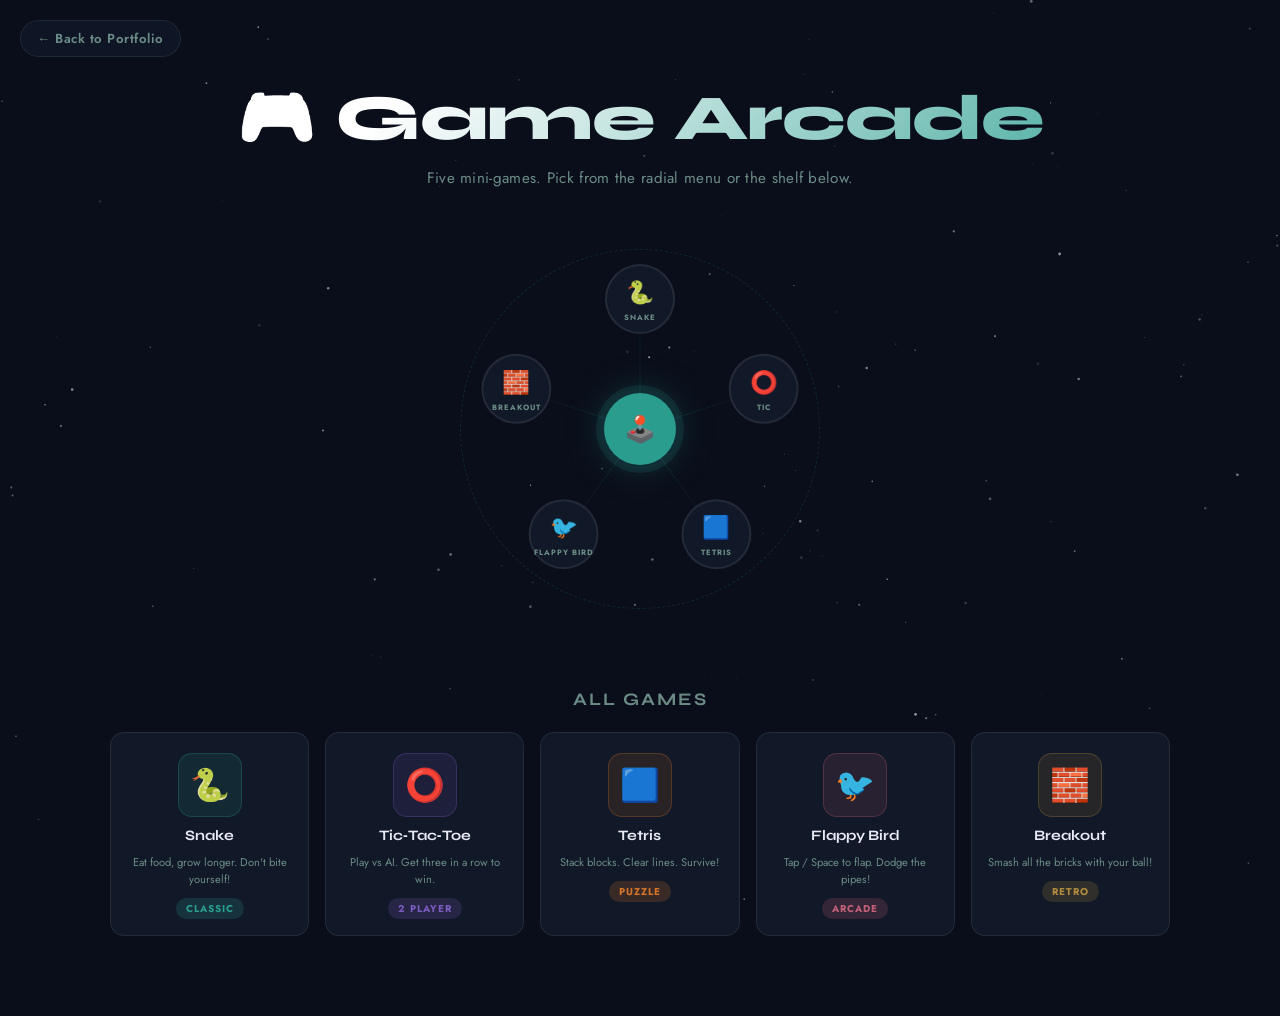
==== games.html @ fa1f6ffb "Add files via upload" ====
<!DOCTYPE html>
<html lang="en">
<head>
<meta charset="UTF-8">
<meta name="viewport" content="width=device-width, initial-scale=1.0, user-scalable=no">
<title>Game Arcade — Poovarasan</title>
<link rel="preconnect" href="https://fonts.googleapis.com">
<link rel="preconnect" href="https://fonts.gstatic.com" crossorigin>
<link href="https://fonts.googleapis.com/css2?family=Syne:wght@700;800&family=Jost:wght@400;500;600&display=swap" rel="stylesheet">
<style>
/* ═══════════════════════════════
   ROOT VARS
═══════════════════════════════ */
:root {
  --bg:      #0a0e1a;
  --card:    #111827;
  --border:  rgba(255,255,255,0.08);
  --accent:  #2a9d8f;
  --text:    #e8eaf6;
  --muted:   #6b8c86;
  --radius:  18px;
  --font-h:  'Syne', sans-serif;
  --font-b:  'Jost', sans-serif;
}
*,*::before,*::after{margin:0;padding:0;box-sizing:border-box;}
html{scroll-behavior:smooth;}
body{font-family:var(--font-b);background:var(--bg);color:var(--text);overflow-x:hidden;min-height:100vh;}
a{color:inherit;text-decoration:none;}
button{font-family:var(--font-b);}

/* ═══════════════════════════════
   STARFIELD BG
═══════════════════════════════ */
#stars{position:fixed;inset:0;z-index:0;pointer-events:none;}

/* ═══════════════════════════════
   BACK LINK
═══════════════════════════════ */
.back-btn{
  position:fixed;top:20px;left:20px;z-index:200;
  display:inline-flex;align-items:center;gap:8px;
  font-size:.82rem;font-weight:600;letter-spacing:.5px;
  color:var(--muted);
  background:rgba(17,24,39,0.8);
  border:1px solid var(--border);
  padding:8px 16px;border-radius:30px;
  backdrop-filter:blur(12px);
  transition:color .2s,border-color .2s,transform .2s;
}
.back-btn:hover{color:var(--accent);border-color:var(--accent);transform:translateX(-3px);}

/* ═══════════════════════════════
   PAGE HEADER
═══════════════════════════════ */
.page-header{
  position:relative;z-index:1;
  text-align:center;
  padding:80px 20px 40px;
}
.page-header h1{
  font-family:var(--font-h);
  font-size:clamp(2rem,6vw,4rem);
  font-weight:800;letter-spacing:-1px;
  background:linear-gradient(135deg,#fff 30%,var(--accent));
  -webkit-background-clip:text;-webkit-text-fill-color:transparent;
}
.page-header p{
  font-size:.95rem;color:var(--muted);margin-top:10px;letter-spacing:.3px;
}

/* ═══════════════════════════════
   RADIAL MENU
═══════════════════════════════ */
.radial-wrap{
  position:relative;z-index:1;
  display:flex;flex-direction:column;align-items:center;
  margin:20px auto 60px;
}
.radial-container{
  position:relative;
  width:360px;height:360px;
}
/* center pulse ring */
.radial-center{
  position:absolute;top:50%;left:50%;
  transform:translate(-50%,-50%);
  width:72px;height:72px;
  background:var(--accent);
  border-radius:50%;
  display:flex;align-items:center;justify-content:center;
  font-size:1.6rem;color:#fff;
  box-shadow:0 0 0 8px rgba(42,157,143,0.15),0 0 40px rgba(42,157,143,0.3);
  z-index:3;
  animation:pulse-center 3s ease-in-out infinite;
  cursor:default;
}
@keyframes pulse-center{
  0%,100%{box-shadow:0 0 0 8px rgba(42,157,143,0.15),0 0 40px rgba(42,157,143,0.3);}
  50%{box-shadow:0 0 0 16px rgba(42,157,143,0.08),0 0 60px rgba(42,157,143,0.4);}
}
/* orbit ring */
.radial-orbit{
  position:absolute;inset:0;border-radius:50%;
  border:1px dashed rgba(42,157,143,0.2);
  animation:spin-orbit 40s linear infinite;
}
/* each game spoke button */
.radial-item{
  position:absolute;
  top:50%;left:50%;
  width:70px;height:70px;
  margin:-35px 0 0 -35px;
  border-radius:50%;
  background:var(--card);
  border:2px solid var(--border);
  display:flex;flex-direction:column;align-items:center;justify-content:center;
  gap:4px;
  cursor:pointer;
  transition:transform .25s,border-color .25s,box-shadow .25s,background .25s;
  z-index:2;
}
.radial-item:hover,.radial-item.active{
  background:rgba(42,157,143,0.12);
  border-color:var(--accent);
  box-shadow:0 0 20px rgba(42,157,143,0.3);
  transform:translate(var(--tx),var(--ty)) scale(1.15) !important;
}
.radial-item .ri-icon{font-size:1.4rem;}
.radial-item .ri-label{
  font-size:.48rem;font-weight:700;letter-spacing:1px;
  text-transform:uppercase;color:var(--muted);
  transition:color .2s;
}
.radial-item:hover .ri-label,.radial-item.active .ri-label{color:var(--accent);}

/* connector lines from center to items */
.radial-line{
  position:absolute;top:50%;left:50%;
  height:1px;
  background:linear-gradient(90deg,rgba(42,157,143,0.4),transparent);
  transform-origin:left center;
  pointer-events:none;z-index:1;
}
@keyframes spin-orbit{from{transform:rotate(0)}to{transform:rotate(360deg)}}

/* ═══════════════════════════════
   GAME VIEWPORT
═══════════════════════════════ */
.game-viewport{
  position:relative;z-index:1;
  max-width:520px;width:calc(100% - 40px);
  margin:0 auto 60px;
  background:var(--card);
  border:1px solid var(--border);
  border-radius:var(--radius);
  overflow:hidden;
  box-shadow:0 20px 60px rgba(0,0,0,0.5);
  display:none;
}
.game-viewport.active{display:block;}

.game-topbar{
  display:flex;align-items:center;justify-content:space-between;
  padding:12px 18px;
  border-bottom:1px solid var(--border);
  background:rgba(0,0,0,0.2);
}
.game-topbar-title{
  font-family:var(--font-h);font-size:.95rem;font-weight:700;
  color:var(--accent);
}
.game-score{font-size:.8rem;color:var(--muted);}
.game-score span{color:var(--text);font-weight:600;}
.game-restart{
  background:none;border:1px solid var(--border);
  color:var(--muted);font-size:.75rem;padding:4px 12px;
  border-radius:20px;cursor:pointer;
  transition:color .2s,border-color .2s;
}
.game-restart:hover{color:var(--accent);border-color:var(--accent);}

.game-canvas-wrap{
  position:relative;
  background:#060a12;
}
.game-canvas-wrap canvas{display:block;width:100%;}

.game-overlay{
  position:absolute;inset:0;
  display:flex;flex-direction:column;align-items:center;justify-content:center;
  gap:16px;
  background:rgba(6,10,18,0.85);
  backdrop-filter:blur(4px);
  z-index:10;
}
.game-overlay h2{
  font-family:var(--font-h);font-size:1.6rem;font-weight:800;
  color:#fff;text-align:center;
}
.game-overlay p{font-size:.85rem;color:var(--muted);text-align:center;max-width:260px;}
.overlay-btn{
  background:var(--accent);color:#fff;
  border:none;padding:12px 32px;border-radius:30px;
  font-family:var(--font-b);font-size:.9rem;font-weight:600;
  cursor:pointer;transition:background .2s,transform .2s;
}
.overlay-btn:hover{background:#52b5a8;transform:scale(1.04);}
.game-controls-hint{
  padding:10px 18px;font-size:.72rem;color:var(--muted);
  text-align:center;border-top:1px solid var(--border);
  line-height:1.6;
}
/* Mobile touch controls */
.touch-controls{
  display:none;
  grid-template-columns:repeat(3,1fr);gap:8px;
  padding:12px;border-top:1px solid var(--border);
}
.touch-controls.show{display:grid;}
.t-btn{
  background:rgba(42,157,143,0.1);
  border:1px solid rgba(42,157,143,0.25);
  color:var(--text);font-size:1.2rem;
  padding:14px;border-radius:10px;
  cursor:pointer;transition:background .15s;
  -webkit-tap-highlight-color:transparent;
  user-select:none;
}
.t-btn:active{background:rgba(42,157,143,0.3);}
.t-btn.empty{background:transparent;border-color:transparent;pointer-events:none;}

/* ═══════════════════════════════
   GAME CARDS SHELF (bottom)
═══════════════════════════════ */
.shelf-section{
  position:relative;z-index:1;
  padding:20px 20px 80px;
  max-width:1100px;margin:0 auto;
}
.shelf-title{
  font-family:var(--font-h);font-size:1.1rem;font-weight:700;
  color:var(--muted);letter-spacing:2px;text-transform:uppercase;
  margin-bottom:22px;text-align:center;
}
.shelf-grid{
  display:grid;
  grid-template-columns:repeat(auto-fill,minmax(170px,1fr));
  gap:16px;
}
.shelf-card{
  background:var(--card);
  border:1px solid var(--border);
  border-radius:14px;
  padding:20px 16px 16px;
  display:flex;flex-direction:column;align-items:center;gap:10px;
  cursor:pointer;
  transition:transform .22s,border-color .22s,box-shadow .22s;
  position:relative;overflow:hidden;
}
.shelf-card::before{
  content:'';position:absolute;inset:0;
  background:linear-gradient(135deg,rgba(42,157,143,0.08),transparent);
  opacity:0;transition:opacity .25s;
}
.shelf-card:hover{transform:translateY(-6px);border-color:var(--accent);box-shadow:0 16px 40px rgba(0,0,0,0.4);}
.shelf-card:hover::before{opacity:1;}
.shelf-card.active-card{border-color:var(--accent);box-shadow:0 0 0 2px var(--accent);}
.shelf-logo{
  width:64px;height:64px;border-radius:14px;
  display:flex;align-items:center;justify-content:center;
  font-size:2rem;
}
.shelf-game-name{
  font-family:var(--font-h);font-size:.9rem;font-weight:700;
  color:var(--text);text-align:center;
}
.shelf-game-desc{
  font-size:.7rem;color:var(--muted);text-align:center;line-height:1.5;
}
.shelf-badge{
  font-size:.62rem;font-weight:700;letter-spacing:1px;
  text-transform:uppercase;padding:3px 10px;
  border-radius:20px;color:#fff;
}

/* ═══════════════════════════════
   RESPONSIVE
═══════════════════════════════ */
@media(max-width:500px){
  .radial-container{width:300px;height:300px;}
  .radial-center{width:60px;height:60px;font-size:1.3rem;}
  .radial-item{width:58px;height:58px;margin:-29px 0 0 -29px;}
  .radial-item .ri-icon{font-size:1.2rem;}
  .shelf-grid{grid-template-columns:repeat(2,1fr);}
}
@media(max-width:360px){
  .radial-container{width:260px;height:260px;}
}
</style>
</head>
<body>

<canvas id="stars"></canvas>

<a href="index.html" class="back-btn">← Back to Portfolio</a>

<!-- ═══ HEADER ═══ -->
<div class="page-header">
  <h1>🎮 Game Arcade</h1>
  <p>Five mini-games. Pick from the radial menu or the shelf below.</p>
</div>

<!-- ═══ RADIAL MENU ═══ -->
<div class="radial-wrap">
  <div class="radial-container" id="radialContainer">
    <div class="radial-orbit"></div>
    <!-- Lines drawn by JS -->
    <!-- Center -->
    <div class="radial-center">🕹️</div>
    <!-- Items placed by JS -->
  </div>
</div>

<!-- ═══ GAME VIEWPORT ═══ -->
<div class="game-viewport" id="gameViewport">
  <div class="game-topbar">
    <div class="game-topbar-title" id="gameTitle">Game</div>
    <div class="game-score">Score: <span id="scoreDisplay">0</span></div>
    <button class="game-restart" id="restartBtn">↺ Restart</button>
  </div>
  <div class="game-canvas-wrap">
    <canvas id="gameCanvas"></canvas>
    <div class="game-overlay" id="gameOverlay">
      <h2 id="overlayTitle">Choose a Game</h2>
      <p id="overlayMsg">Pick from the radial menu or the shelf below to start playing!</p>
      <button class="overlay-btn" id="overlayBtn" style="display:none">Play</button>
    </div>
  </div>
  <div class="game-controls-hint" id="controlsHint"></div>
  <!-- Touch d-pad (shown on mobile) -->
  <div class="touch-controls" id="touchControls">
    <div class="t-btn empty"></div>
    <button class="t-btn" id="tc-up">▲</button>
    <div class="t-btn empty"></div>
    <button class="t-btn" id="tc-left">◀</button>
    <button class="t-btn" id="tc-down">▼</button>
    <button class="t-btn" id="tc-right">▶</button>
  </div>
</div>

<!-- ═══ SHELF CARDS ═══ -->
<div class="shelf-section">
  <div class="shelf-title">All Games</div>
  <div class="shelf-grid" id="shelfGrid"></div>
</div>

<script>
/* ═══════════════════════════════════════════════
   GAME DEFINITIONS
═══════════════════════════════════════════════ */
const GAMES = [
  {
    id:'snake', name:'Snake', emoji:'🐍',
    desc:'Eat food, grow longer. Don\'t bite yourself!',
    color:'#2a9d8f', badge:'Classic',badgeColor:'#2a9d8f',
    controls:'Arrow Keys / WASD · Swipe on mobile',
    hasDpad:true
  },
  {
    id:'tictactoe', name:'Tic‑Tac‑Toe', emoji:'⭕',
    desc:'Play vs AI. Get three in a row to win.',
    color:'#7c5cbf', badge:'2 Player',badgeColor:'#7c5cbf',
    controls:'Click / Tap a cell',
    hasDpad:false
  },
  {
    id:'tetris', name:'Tetris', emoji:'🟦',
    desc:'Stack blocks. Clear lines. Survive!',
    color:'#d4752a', badge:'Puzzle',badgeColor:'#d4752a',
    controls:'← → ↓ move · ↑ rotate · Space drop · Swipe on mobile',
    hasDpad:true
  },
  {
    id:'flappy', name:'Flappy Bird', emoji:'🐦',
    desc:'Tap / Space to flap. Dodge the pipes!',
    color:'#c2607a', badge:'Arcade',badgeColor:'#c2607a',
    controls:'Space / Click / Tap to flap',
    hasDpad:false
  },
  {
    id:'breakout', name:'Breakout', emoji:'🧱',
    desc:'Smash all the bricks with your ball!',
    color:'#b08a3e', badge:'Retro',badgeColor:'#b08a3e',
    controls:'← → Arrow Keys · Drag paddle on mobile',
    hasDpad:false
  }
];

/* ═══════════════════════════════════════════════
   STARFIELD
═══════════════════════════════════════════════ */
(function(){
  const c=document.getElementById('stars');
  const ctx=c.getContext('2d');
  let W,H,stars=[];
  function resize(){W=c.width=window.innerWidth;H=c.height=window.innerHeight;}
  window.addEventListener('resize',resize);resize();
  for(let i=0;i<160;i++)stars.push({x:Math.random()*1e4,y:Math.random()*1e4,r:Math.random()*1.2+.2,a:Math.random()*.5+.1,s:Math.random()*.3+.05});
  function draw(){
    ctx.clearRect(0,0,W,H);
    stars.forEach(s=>{
      s.x-=s.s;if(s.x<0)s.x=W;
      ctx.save();ctx.globalAlpha=s.a;ctx.fillStyle='#fff';
      ctx.beginPath();ctx.arc(s.x%W,s.y%H,s.r,0,Math.PI*2);ctx.fill();ctx.restore();
    });
    requestAnimationFrame(draw);
  }
  draw();
})();

/* ═══════════════════════════════════════════════
   BUILD RADIAL MENU
═══════════════════════════════════════════════ */
(function(){
  const container=document.getElementById('radialContainer');
  const n=GAMES.length;
  const R=130; // orbit radius

  GAMES.forEach((g,i)=>{
    const angle=(i/n)*Math.PI*2 - Math.PI/2;
    const tx=Math.cos(angle)*R;
    const ty=Math.sin(angle)*R;

    // connector line
    const line=document.createElement('div');
    line.className='radial-line';
    const len=R;
    line.style.cssText=`width:${len}px;transform:rotate(${angle}rad);opacity:.5;`;
    container.appendChild(line);

    // item button
    const item=document.createElement('div');
    item.className='radial-item';
    item.dataset.id=g.id;
    item.style.cssText=`--tx:${tx}px;--ty:${ty}px;transform:translate(${tx}px,${ty}px);`;
    item.innerHTML=`<span class="ri-icon">${g.emoji}</span><span class="ri-label">${g.name.split('‑')[0]}</span>`;
    item.addEventListener('click',()=>loadGame(g.id));
    container.appendChild(item);
  });
})();

/* ═══════════════════════════════════════════════
   BUILD SHELF CARDS
═══════════════════════════════════════════════ */
(function(){
  const grid=document.getElementById('shelfGrid');
  GAMES.forEach(g=>{
    const card=document.createElement('div');
    card.className='shelf-card';
    card.dataset.id=g.id;
    card.innerHTML=`
      <div class="shelf-logo" style="background:${g.color}22;border:1px solid ${g.color}44">${g.emoji}</div>
      <div class="shelf-game-name">${g.name}</div>
      <div class="shelf-game-desc">${g.desc}</div>
      <span class="shelf-badge" style="background:${g.badgeColor}33;color:${g.badgeColor}">${g.badge}</span>
    `;
    card.addEventListener('click',()=>loadGame(g.id));
    grid.appendChild(card);
  });
})();

/* ═══════════════════════════════════════════════
   GAME ENGINE CORE
═══════════════════════════════════════════════ */
const canvas=document.getElementById('gameCanvas');
const ctx=canvas.getContext('2d');
let currentGame=null, score=0, animFrame=null;
let gameOver=false, gameStarted=false;

const viewport=document.getElementById('gameViewport');
const overlay=document.getElementById('gameOverlay');
const overlayTitle=document.getElementById('overlayTitle');
const overlayMsg=document.getElementById('overlayMsg');
const overlayBtn=document.getElementById('overlayBtn');
const scoreDisplay=document.getElementById('scoreDisplay');
const gameTitle=document.getElementById('gameTitle');
const controlsHint=document.getElementById('controlsHint');
const touchControls=document.getElementById('touchControls');

function setScore(n){score=n;scoreDisplay.textContent=n;}

function showOverlay(title,msg,btnText){
  overlay.style.display='flex';
  overlayTitle.textContent=title;
  overlayMsg.textContent=msg;
  if(btnText){overlayBtn.style.display='block';overlayBtn.textContent=btnText;}
  else overlayBtn.style.display='none';
}
function hideOverlay(){overlay.style.display='none';}

function loadGame(id){
  if(animFrame)cancelAnimationFrame(animFrame);
  currentGame=id;
  gameOver=false; gameStarted=false;
  setScore(0);

  const g=GAMES.find(x=>x.id===id);
  gameTitle.textContent=g.name;
  controlsHint.textContent=g.controls;

  // radial highlight
  document.querySelectorAll('.radial-item').forEach(el=>el.classList.toggle('active',el.dataset.id===id));
  document.querySelectorAll('.shelf-card').forEach(el=>el.classList.toggle('active-card',el.dataset.id===id));

  // touch d-pad
  touchControls.classList.toggle('show', g.hasDpad && isMobile());

  viewport.classList.add('active');
  viewport.scrollIntoView({behavior:'smooth',block:'center'});

  // canvas size
  const W=Math.min(520, window.innerWidth-40);
  canvas.width=W; canvas.height= id==='tictactoe' ? W : Math.min(W,420);

  // load specific game
  if(id==='snake')     initSnake();
  else if(id==='tictactoe') initTTT();
  else if(id==='tetris')    initTetris();
  else if(id==='flappy')    initFlappy();
  else if(id==='breakout')  initBreakout();
}

function isMobile(){return window.innerWidth<600 || ('ontouchstart' in window);}

document.getElementById('restartBtn').addEventListener('click',()=>{if(currentGame)loadGame(currentGame);});
overlayBtn.addEventListener('click',()=>{if(currentGame)loadGame(currentGame);});

/* ═══════════════════════════════════════════════
   GAME 1 — SNAKE
═══════════════════════════════════════════════ */
function initSnake(){
  const W=canvas.width, H=canvas.height;
  const SZ=Math.floor(W/20); // cell size
  const COLS=Math.floor(W/SZ), ROWS=Math.floor(H/SZ);
  let snake=[{x:10,y:10}], dir={x:1,y:0}, nextDir={x:1,y:0};
  let food=spawnFood(), running=true;

  showOverlay('🐍 Snake','Arrow keys or swipe to move. Eat the food, avoid the walls!','Start Game');
  overlayBtn.onclick=()=>{hideOverlay();gameStarted=true;loop();};

  function spawnFood(){
    let f;
    do{f={x:Math.floor(Math.random()*COLS),y:Math.floor(Math.random()*ROWS)};}
    while(snake.some(s=>s.x===f.x&&s.y===f.y));
    return f;
  }

  function loop(){
    if(!running)return;
    animFrame=setTimeout(()=>{requestAnimationFrame(loop);},120);
    dir=nextDir;
    const head={x:snake[0].x+dir.x, y:snake[0].y+dir.y};
    if(head.x<0||head.x>=COLS||head.y<0||head.y>=ROWS||snake.some(s=>s.x===head.x&&s.y===head.y)){
      running=false;
      showOverlay('Game Over 💀',`Score: ${score}`,'Play Again');
      return;
    }
    snake.unshift(head);
    if(head.x===food.x&&head.y===food.y){setScore(score+10);food=spawnFood();}
    else snake.pop();
    draw();
  }

  function draw(){
    ctx.fillStyle='#060a12'; ctx.fillRect(0,0,W,H);
    // grid dots
    ctx.fillStyle='rgba(255,255,255,0.03)';
    for(let r=0;r<ROWS;r++)for(let c=0;c<COLS;c++){
      ctx.beginPath();ctx.arc(c*SZ+SZ/2,r*SZ+SZ/2,1,0,Math.PI*2);ctx.fill();
    }
    // food
    ctx.fillStyle='#e76f51';
    ctx.shadowColor='#e76f51';ctx.shadowBlur=10;
    ctx.beginPath();ctx.arc(food.x*SZ+SZ/2,food.y*SZ+SZ/2,SZ/2-2,0,Math.PI*2);ctx.fill();
    ctx.shadowBlur=0;
    // snake
    snake.forEach((s,i)=>{
      const alpha=1-(i/snake.length)*0.4;
      ctx.fillStyle=`rgba(42,157,143,${alpha})`;
      roundRect(ctx,s.x*SZ+1,s.y*SZ+1,SZ-2,SZ-2,4);
    });
  }

  // keyboard
  const keyMap={'ArrowUp':{x:0,y:-1},'ArrowDown':{x:0,y:1},'ArrowLeft':{x:-1,y:0},'ArrowRight':{x:1,y:0},'w':{x:0,y:-1},'s':{x:0,y:1},'a':{x:-1,y:0},'d':{x:1,y:0}};
  function onKey(e){
    const d=keyMap[e.key];
    if(d&&!(d.x===-dir.x&&d.y===-dir.y)){nextDir=d;e.preventDefault();}
  }
  document.addEventListener('keydown',onKey);
  cleanup=()=>document.removeEventListener('keydown',onKey);

  // touch d-pad
  document.getElementById('tc-up').onclick=()=>{if(dir.y!==1)nextDir={x:0,y:-1};};
  document.getElementById('tc-down').onclick=()=>{if(dir.y!==-1)nextDir={x:0,y:1};};
  document.getElementById('tc-left').onclick=()=>{if(dir.x!==1)nextDir={x:-1,y:0};};
  document.getElementById('tc-right').onclick=()=>{if(dir.x!==-1)nextDir={x:1,y:0};};

  // swipe
  addSwipe(canvas,(dx,dy)=>{
    if(Math.abs(dx)>Math.abs(dy)){if(dx>0&&dir.x!==-1)nextDir={x:1,y:0};else if(dx<0&&dir.x!==1)nextDir={x:-1,y:0};}
    else{if(dy>0&&dir.y!==-1)nextDir={x:0,y:1};else if(dy<0&&dir.y!==1)nextDir={x:0,y:-1};}
  });
}

/* ═══════════════════════════════════════════════
   GAME 2 — TIC-TAC-TOE
═══════════════════════════════════════════════ */
function initTTT(){
  const W=canvas.width, H=canvas.height;
  let board=Array(9).fill(null), human='X', ai='O', turn=human, over=false;

  showOverlay('⭕ Tic-Tac-Toe','You are X. Click a cell to play against the AI.','Start Game');
  overlayBtn.onclick=()=>{hideOverlay();draw();};

  canvas.onclick=(e)=>{
    if(over||turn!==human)return;
    const rect=canvas.getBoundingClientRect();
    const mx=e.clientX-rect.left, my=e.clientY-rect.top;
    const cell=Math.floor(mx/(W/3))+Math.floor(my/(H/3))*3;
    if(board[cell])return;
    board[cell]=human; checkWin();
    if(!over){turn=ai;setTimeout(aiMove,350);}
  };
  canvas.ontouchend=(e)=>{canvas.onclick(e.changedTouches[0]);e.preventDefault();};

  function aiMove(){
    // Minimax AI
    const best=minimax(board,0,true);
    board[best.idx]=ai; checkWin();
    if(!over)turn=human;
  }
  function minimax(b,depth,isAI){
    const w=winner(b);
    if(w===ai)return{score:10-depth};
    if(w===human)return{score:depth-10};
    const empty=b.map((v,i)=>v===null?i:-1).filter(i=>i>=0);
    if(!empty.length)return{score:0};
    const results=empty.map(idx=>{
      const nb=[...b];nb[idx]=isAI?ai:human;
      return{idx,...minimax(nb,depth+1,!isAI)};
    });
    return isAI?results.reduce((a,b)=>b.score>a.score?b:a):results.reduce((a,b)=>b.score<a.score?b:a);
  }
  function winner(b){
    const lines=[[0,1,2],[3,4,5],[6,7,8],[0,3,6],[1,4,7],[2,5,8],[0,4,8],[2,4,6]];
    for(const [a,bI,c]of lines)if(b[a]&&b[a]===b[bI]&&b[a]===b[c])return b[a];
    return null;
  }
  function checkWin(){
    draw();
    const w=winner(board);
    if(w){over=true;setTimeout(()=>showOverlay(w===human?'You Win! 🎉':'AI Wins 🤖',w===human?'Great move!':'Better luck next time!','Play Again'),400);}
    else if(board.every(v=>v)){over=true;setTimeout(()=>showOverlay("It's a Draw! 🤝",'Neither side wins!','Play Again'),400);}
  }
  function draw(){
    ctx.fillStyle='#060a12';ctx.fillRect(0,0,W,H);
    const cell=W/3;
    // grid
    ctx.strokeStyle='rgba(42,157,143,0.3)';ctx.lineWidth=2;
    [1,2].forEach(i=>{
      ctx.beginPath();ctx.moveTo(i*cell,20);ctx.lineTo(i*cell,H-20);ctx.stroke();
      ctx.beginPath();ctx.moveTo(20,i*cell);ctx.lineTo(W-20,i*cell);ctx.stroke();
    });
    // marks
    board.forEach((v,i)=>{
      if(!v)return;
      const cx=(i%3)*cell+cell/2, cy=Math.floor(i/3)*cell+cell/2;
      if(v==='X'){
        ctx.strokeStyle='#e76f51';ctx.lineWidth=4;ctx.lineCap='round';
        const p=cell*0.28;
        ctx.beginPath();ctx.moveTo(cx-p,cy-p);ctx.lineTo(cx+p,cy+p);ctx.stroke();
        ctx.beginPath();ctx.moveTo(cx+p,cy-p);ctx.lineTo(cx-p,cy+p);ctx.stroke();
      } else {
        ctx.strokeStyle='#7c5cbf';ctx.lineWidth=4;
        ctx.beginPath();ctx.arc(cx,cy,cell*0.28,0,Math.PI*2);ctx.stroke();
      }
    });
  }
}

/* ═══════════════════════════════════════════════
   GAME 3 — TETRIS
═══════════════════════════════════════════════ */
function initTetris(){
  const W=canvas.width;
  const COLS=10, SZ=Math.floor(W/COLS), ROWS=Math.floor(canvas.height/SZ);
  canvas.height=ROWS*SZ;
  const PIECES=[
    {shape:[[1,1,1,1]],color:'#00cfff'},
    {shape:[[1,1],[1,1]],color:'#f7c04f'},
    {shape:[[0,1,0],[1,1,1]],color:'#7c5cbf'},
    {shape:[[0,1,1],[1,1,0]],color:'#2a9d8f'},
    {shape:[[1,1,0],[0,1,1]],color:'#e76f51'},
    {shape:[[1,0,0],[1,1,1]],color:'#d4752a'},
    {shape:[[0,0,1],[1,1,1]],color:'#c2607a'}
  ];
  let grid=Array.from({length:ROWS},()=>Array(COLS).fill(0));
  let cur=null, dropTimer=0, dropInterval=500, paused=false;

  showOverlay('🟦 Tetris','Stack the blocks and clear lines!','Start Game');
  overlayBtn.onclick=()=>{hideOverlay();gameStarted=true;cur=spawn();loop();};

  function spawn(){
    const p=PIECES[Math.floor(Math.random()*PIECES.length)];
    return{shape:p.shape.map(r=>[...r]),color:p.color,x:Math.floor(COLS/2)-Math.floor(p.shape[0].length/2),y:0};
  }
  function valid(s,ox,oy){
    return s.every((row,r)=>row.every((v,c)=>!v||(ox+c>=0&&ox+c<COLS&&oy+r<ROWS&&!(grid[oy+r]&&grid[oy+r][ox+c]))));
  }
  function place(){
    cur.shape.forEach((row,r)=>row.forEach((v,c)=>{if(v)grid[cur.y+r][cur.x+c]=cur.color;}));
    // clear lines
    let cleared=0;
    for(let r=ROWS-1;r>=0;r--){
      if(grid[r].every(v=>v)){grid.splice(r,1);grid.unshift(Array(COLS).fill(0));cleared++;r++;}
    }
    if(cleared)setScore(score+[0,100,300,500,800][cleared]||100);
    cur=spawn();
    if(!valid(cur.shape,cur.x,cur.y)){showOverlay('Game Over 💀',`Score: ${score}`,'Play Again');paused=true;}
  }
  function rotate(s){return s[0].map((_,i)=>s.map(r=>r[i]).reverse());}

  let last=0;
  function loop(ts=0){
    if(paused)return;
    animFrame=requestAnimationFrame(loop);
    const dt=ts-last;last=ts;
    dropTimer+=dt;
    if(dropTimer>dropInterval){
      dropTimer=0;
      if(valid(cur.shape,cur.x,cur.y+1))cur.y++;
      else place();
    }
    draw();
  }
  function draw(){
    ctx.fillStyle='#060a12';ctx.fillRect(0,0,W,canvas.height);
    // grid lines
    ctx.strokeStyle='rgba(255,255,255,0.03)';ctx.lineWidth=1;
    for(let r=0;r<ROWS;r++){ctx.beginPath();ctx.moveTo(0,r*SZ);ctx.lineTo(W,r*SZ);ctx.stroke();}
    for(let c=0;c<COLS;c++){ctx.beginPath();ctx.moveTo(c*SZ,0);ctx.lineTo(c*SZ,canvas.height);ctx.stroke();}
    // placed
    grid.forEach((row,r)=>row.forEach((v,c)=>{
      if(v){ctx.fillStyle=v;roundRect(ctx,c*SZ+1,r*SZ+1,SZ-2,SZ-2,3);
        ctx.fillStyle='rgba(255,255,255,0.15)';roundRect(ctx,c*SZ+1,r*SZ+1,SZ-2,6,2);}
    }));
    // current piece + ghost
    const ghost={...cur,y:cur.y};
    while(valid(cur.shape,cur.x,ghost.y+1))ghost.y++;
    cur.shape.forEach((row,r)=>row.forEach((v,c)=>{
      if(!v)return;
      ctx.fillStyle='rgba(255,255,255,0.1)';
      roundRect(ctx,(cur.x+c)*SZ+1,(ghost.y+r)*SZ+1,SZ-2,SZ-2,3);
      ctx.fillStyle=cur.color;
      roundRect(ctx,(cur.x+c)*SZ+1,(cur.y+r)*SZ+1,SZ-2,SZ-2,3);
      ctx.fillStyle='rgba(255,255,255,0.2)';
      roundRect(ctx,(cur.x+c)*SZ+1,(cur.y+r)*SZ+1,SZ-2,5,2);
    }));
  }

  // keyboard
  function onKey(e){
    if(!gameStarted||paused)return;
    if(e.key==='ArrowLeft'){if(valid(cur.shape,cur.x-1,cur.y))cur.x--;e.preventDefault();}
    else if(e.key==='ArrowRight'){if(valid(cur.shape,cur.x+1,cur.y))cur.x++;e.preventDefault();}
    else if(e.key==='ArrowDown'){if(valid(cur.shape,cur.x,cur.y+1))cur.y++;else place();e.preventDefault();}
    else if(e.key==='ArrowUp'||e.key==='w'){const r=rotate(cur.shape);if(valid(r,cur.x,cur.y))cur.shape=r;e.preventDefault();}
    else if(e.key===' '){while(valid(cur.shape,cur.x,cur.y+1))cur.y++;place();e.preventDefault();}
  }
  document.addEventListener('keydown',onKey);

  // touch d-pad
  document.getElementById('tc-left').onclick=()=>{if(valid(cur.shape,cur.x-1,cur.y))cur.x--;};
  document.getElementById('tc-right').onclick=()=>{if(valid(cur.shape,cur.x+1,cur.y))cur.x++;};
  document.getElementById('tc-down').onclick=()=>{if(valid(cur.shape,cur.x,cur.y+1))cur.y++;else place();};
  document.getElementById('tc-up').onclick=()=>{const r=rotate(cur.shape);if(valid(r,cur.x,cur.y))cur.shape=r;};

  // swipe
  addSwipe(canvas,(dx,dy)=>{
    if(!cur)return;
    if(Math.abs(dx)>Math.abs(dy)){
      if(dx>0&&valid(cur.shape,cur.x+1,cur.y))cur.x++;
      else if(dx<0&&valid(cur.shape,cur.x-1,cur.y))cur.x--;
    } else {
      if(dy>0){while(valid(cur.shape,cur.x,cur.y+1))cur.y++;place();}
      else{const r=rotate(cur.shape);if(valid(r,cur.x,cur.y))cur.shape=r;}
    }
  });
}

/* ═══════════════════════════════════════════════
   GAME 4 — FLAPPY BIRD
═══════════════════════════════════════════════ */
function initFlappy(){
  const W=canvas.width, H=canvas.height;
  const GAP=130, PIPE_W=48, SPEED=2.2;
  let bird={y:H/2,vy:0}, pipes=[], frame=0, started=false, dead=false;

  showOverlay('🐦 Flappy Bird','Tap / Space / Click to flap through the pipes!','Start Game');
  overlayBtn.onclick=()=>{hideOverlay();started=true;loop();};

  function flap(){if(!dead){bird.vy=-6.5;if(!started){started=true;}}}

  canvas.addEventListener('click',flap);
  canvas.addEventListener('touchstart',(e)=>{flap();e.preventDefault();},{passive:false});
  const spaceFlap=(e)=>{if(e.code==='Space'){flap();e.preventDefault();}};
  document.addEventListener('keydown',spaceFlap);

  function addPipe(){
    const top=60+Math.random()*(H-GAP-120);
    pipes.push({x:W,top,bottom:top+GAP});
  }

  function loop(){
    animFrame=requestAnimationFrame(loop);
    if(!started)return draw();
    frame++;
    // physics
    bird.vy+=0.38; bird.y+=bird.vy;
    if(bird.y<0){bird.y=0;bird.vy=0;}
    if(bird.y>H-20){dead=true;}
    // pipes
    if(frame%90===0)addPipe();
    pipes.forEach(p=>{p.x-=SPEED;});
    pipes=pipes.filter(p=>p.x>-PIPE_W);
    // collision
    pipes.forEach(p=>{
      if(40>p.x&&40<p.x+PIPE_W&&(bird.y-14<p.top||bird.y+14>p.bottom))dead=true;
      if(!p.scored&&p.x+PIPE_W<40){p.scored=true;setScore(score+1);}
    });
    if(dead){showOverlay('Game Over 💀',`Score: ${score}`,'Play Again');cancelAnimationFrame(animFrame);return;}
    draw();
  }
  function draw(){
    // sky gradient
    const grad=ctx.createLinearGradient(0,0,0,H);
    grad.addColorStop(0,'#0a1628');grad.addColorStop(1,'#1a3050');
    ctx.fillStyle=grad;ctx.fillRect(0,0,W,H);
    // pipes
    pipes.forEach(p=>{
      ctx.fillStyle='#2a9d8f';
      ctx.fillRect(p.x,0,PIPE_W,p.top);
      ctx.fillRect(p.x,p.bottom,PIPE_W,H-p.bottom);
      ctx.fillStyle='#1d7a6e';
      ctx.fillRect(p.x-4,p.top-16,PIPE_W+8,16);
      ctx.fillRect(p.x-4,p.bottom,PIPE_W+8,16);
    });
    // bird
    ctx.save();
    ctx.translate(40,bird.y);
    ctx.rotate(Math.min(Math.PI/4,bird.vy*0.06));
    ctx.fillStyle='#f7c04f';
    ctx.beginPath();ctx.ellipse(0,0,14,10,0,0,Math.PI*2);ctx.fill();
    ctx.fillStyle='#e8a800';
    ctx.beginPath();ctx.ellipse(10,2,5,4,0,0,Math.PI*2);ctx.fill();
    ctx.fillStyle='#fff';
    ctx.beginPath();ctx.arc(6,-4,4,0,Math.PI*2);ctx.fill();
    ctx.fillStyle='#1a1a2e';
    ctx.beginPath();ctx.arc(7,-4,2,0,Math.PI*2);ctx.fill();
    ctx.restore();

    if(!started){
      ctx.fillStyle='rgba(255,255,255,0.7)';
      ctx.font='bold 15px Jost';ctx.textAlign='center';
      ctx.fillText('Tap / Space to start',W/2,H/2+50);
    }
  }
}

/* ═══════════════════════════════════════════════
   GAME 5 — BREAKOUT
═══════════════════════════════════════════════ */
function initBreakout(){
  const W=canvas.width, H=canvas.height;
  const PAD_H=10, BALL_R=8;
  const ROWS=5, COLS=8;
  const BW=Math.floor((W-20)/(COLS+0.5)), BH=20, BPAD=4;
  let pad={x:W/2-50,w:100,y:H-30};
  let ball={x:W/2,y:H-50,vx:3,vy:-3.5};
  let bricks=[];
  const COLORS=['#c2607a','#d4752a','#f7c04f','#2a9d8f','#7c5cbf'];
  let started=false, dead=false;

  for(let r=0;r<ROWS;r++)for(let c=0;c<COLS;c++){
    bricks.push({x:10+c*(BW+BPAD),y:50+r*(BH+BPAD),w:BW,h:BH,alive:true,color:COLORS[r%COLORS.length]});
  }

  showOverlay('🧱 Breakout','Move the paddle. Smash all the bricks!','Start Game');
  overlayBtn.onclick=()=>{hideOverlay();started=true;loop();};

  // mouse/touch paddle
  canvas.addEventListener('mousemove',e=>{
    const rect=canvas.getBoundingClientRect();
    pad.x=Math.min(W-pad.w,(e.clientX-rect.left)-pad.w/2);
    pad.x=Math.max(0,pad.x);
  });
  let dragging=false;
  canvas.addEventListener('touchstart',()=>dragging=true,{passive:true});
  canvas.addEventListener('touchend',()=>dragging=false,{passive:true});
  canvas.addEventListener('touchmove',e=>{
    if(!dragging)return;
    const rect=canvas.getBoundingClientRect();
    const tx=e.touches[0].clientX-rect.left;
    pad.x=Math.max(0,Math.min(W-pad.w,tx-pad.w/2));
    e.preventDefault();
  },{passive:false});

  const keyDown={};
  document.addEventListener('keydown',e=>keyDown[e.key]=true);
  document.addEventListener('keyup',e=>delete keyDown[e.key]);

  function loop(){
    if(dead)return;
    animFrame=requestAnimationFrame(loop);
    if(!started){draw();return;}

    // keyboard paddle
    if(keyDown['ArrowLeft'])pad.x=Math.max(0,pad.x-7);
    if(keyDown['ArrowRight'])pad.x=Math.min(W-pad.w,pad.x+7);

    ball.x+=ball.vx; ball.y+=ball.vy;
    // walls
    if(ball.x<BALL_R){ball.x=BALL_R;ball.vx*=-1;}
    if(ball.x>W-BALL_R){ball.x=W-BALL_R;ball.vx*=-1;}
    if(ball.y<BALL_R){ball.y=BALL_R;ball.vy*=-1;}
    if(ball.y>H){dead=true;showOverlay('Game Over 💀',`Score: ${score}`,'Play Again');return;}
    // paddle
    if(ball.y+BALL_R>pad.y&&ball.y+BALL_R<pad.y+PAD_H+5&&ball.x>pad.x&&ball.x<pad.x+pad.w){
      ball.vy=-Math.abs(ball.vy);
      ball.vx+=(ball.x-(pad.x+pad.w/2))*0.06;
    }
    // bricks
    let alive=0;
    bricks.forEach(b=>{
      if(!b.alive)return;
      alive++;
      if(ball.x>b.x&&ball.x<b.x+b.w&&ball.y>b.y&&ball.y<b.y+b.h){
        b.alive=false;setScore(score+10);
        const oc=ball.vy>0?ball.y-b.y:b.y+b.h-ball.y;
        const os=ball.vx>0?ball.x-b.x:b.x+b.w-ball.x;
        if(oc<os)ball.vy*=-1;else ball.vx*=-1;
      }
    });
    if(!alive){showOverlay('You Win! 🎉','All bricks cleared!','Play Again');dead=true;return;}
    draw();
  }
  function draw(){
    ctx.fillStyle='#060a12';ctx.fillRect(0,0,W,H);
    bricks.forEach(b=>{
      if(!b.alive)return;
      ctx.fillStyle=b.color;roundRect(ctx,b.x,b.y,b.w,b.h,4);
      ctx.fillStyle='rgba(255,255,255,0.2)';roundRect(ctx,b.x,b.y,b.w,5,2);
    });
    // paddle
    const grad=ctx.createLinearGradient(pad.x,pad.y,pad.x,pad.y+PAD_H);
    grad.addColorStop(0,'#52b5a8');grad.addColorStop(1,'#2a9d8f');
    ctx.fillStyle=grad;roundRect(ctx,pad.x,pad.y,pad.w,PAD_H,5);
    // ball
    ctx.fillStyle='#fff';
    ctx.shadowColor='rgba(255,255,255,0.6)';ctx.shadowBlur=8;
    ctx.beginPath();ctx.arc(ball.x,ball.y,BALL_R,0,Math.PI*2);ctx.fill();
    ctx.shadowBlur=0;
  }
}

/* ═══════════════════════════════════════════════
   UTILITIES
═══════════════════════════════════════════════ */
function roundRect(ctx,x,y,w,h,r){
  ctx.beginPath();
  ctx.moveTo(x+r,y);
  ctx.lineTo(x+w-r,y);ctx.arcTo(x+w,y,x+w,y+r,r);
  ctx.lineTo(x+w,y+h-r);ctx.arcTo(x+w,y+h,x+w-r,y+h,r);
  ctx.lineTo(x+r,y+h);ctx.arcTo(x,y+h,x,y+h-r,r);
  ctx.lineTo(x,y+r);ctx.arcTo(x,y,x+r,y,r);
  ctx.closePath();ctx.fill();
}

function addSwipe(el, cb){
  let sx,sy;
  el.addEventListener('touchstart',e=>{sx=e.touches[0].clientX;sy=e.touches[0].clientY;},{passive:true});
  el.addEventListener('touchend',e=>{
    const dx=e.changedTouches[0].clientX-sx;
    const dy=e.changedTouches[0].clientY-sy;
    if(Math.abs(dx)>20||Math.abs(dy)>20)cb(dx,dy);
  },{passive:true});
}

// Show welcome overlay on load
showOverlay('🎮 Game Arcade','Select a game from the radial menu above or the shelf below.','');
</script>
</body>
</html>
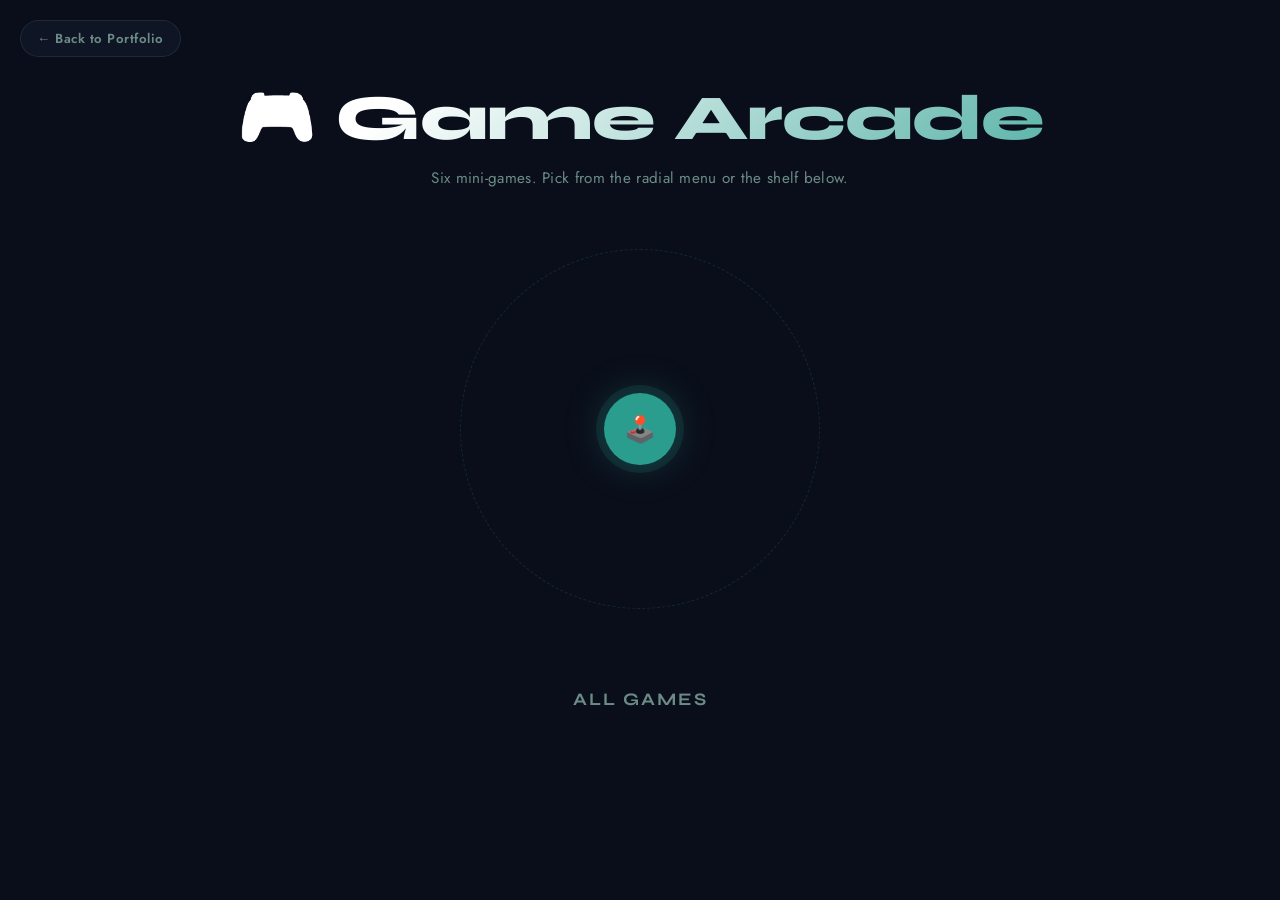
==== commit f0621e80: "Add files via upload" ====
--- a/games.html
+++ b/games.html
@@ -307,7 +307,7 @@
 <!-- ═══ HEADER ═══ -->
 <div class="page-header">
   <h1>🎮 Game Arcade</h1>
-  <p>Five mini-games. Pick from the radial menu or the shelf below.</p>
+  <p>Six mini-games. Pick from the radial menu or the shelf below.</p>
 </div>
 
 <!-- ═══ RADIAL MENU ═══ -->
@@ -393,6 +393,14 @@
     color:'#b08a3e', badge:'Retro',badgeColor:'#b08a3e',
     controls:'← → Arrow Keys · Drag paddle on mobile',
     hasDpad:false
+  },
+  {
+    id:'quenqvc', name:'Quenq VC', emoji:'🚀',
+    desc:'Explore Quenq — the next-gen venture platform.',
+    color:'#5b6af0', badge:'External',badgeColor:'#5b6af0',
+    controls:'Opens in a new tab',
+    hasDpad:false,
+    externalUrl:'https://vc.quenq.com'
   }
 ];
 
@@ -499,6 +507,21 @@
 function hideOverlay(){overlay.style.display='none';}
 
 function loadGame(id){
+  const g=GAMES.find(x=>x.id===id);
+
+  // External redirect game
+  if(g && g.externalUrl){
+    window.open(g.externalUrl, '_blank');
+    // Briefly highlight the card/item to give visual feedback
+    document.querySelectorAll('.radial-item').forEach(el=>el.classList.toggle('active',el.dataset.id===id));
+    document.querySelectorAll('.shelf-card').forEach(el=>el.classList.toggle('active-card',el.dataset.id===id));
+    setTimeout(()=>{
+      document.querySelectorAll('.radial-item').forEach(el=>el.classList.remove('active'));
+      document.querySelectorAll('.shelf-card').forEach(el=>el.classList.remove('active-card'));
+    }, 600);
+    return;
+  }
+
   if(animFrame)cancelAnimationFrame(animFrame);
   currentGame=id;
   gameOver=false; gameStarted=false;
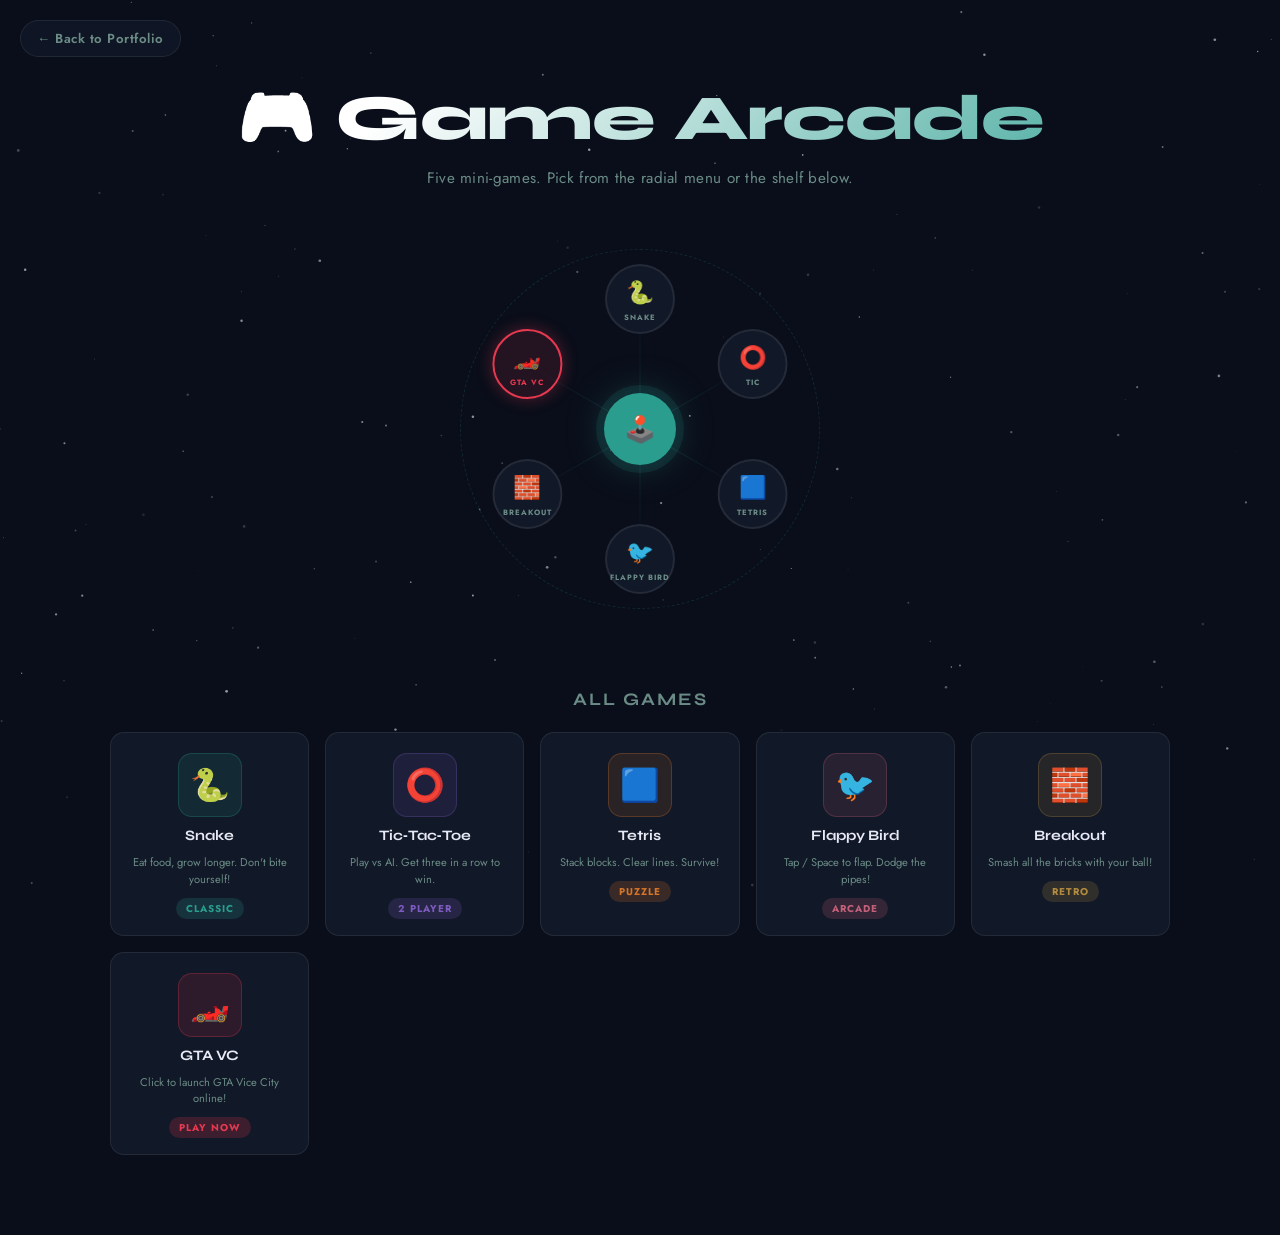
==== commit 4122bac3: "Add files via upload" ====
--- a/games.html
+++ b/games.html
@@ -143,6 +143,19 @@
 }
 @keyframes spin-orbit{from{transform:rotate(0)}to{transform:rotate(360deg)}}
 
+/* GTA VC special item */
+.radial-item[data-id="gtavc"]{
+  border-color:#e63950;
+  background:rgba(230,57,80,0.12);
+  box-shadow:0 0 16px rgba(230,57,80,0.35);
+  animation:gta-pulse 2s ease-in-out infinite;
+}
+.radial-item[data-id="gtavc"] .ri-label{color:#e63950;}
+@keyframes gta-pulse{
+  0%,100%{box-shadow:0 0 16px rgba(230,57,80,0.35);}
+  50%{box-shadow:0 0 28px rgba(230,57,80,0.65);}
+}
+
 /* ═══════════════════════════════
    GAME VIEWPORT
 ═══════════════════════════════ */
@@ -307,7 +320,7 @@
 <!-- ═══ HEADER ═══ -->
 <div class="page-header">
   <h1>🎮 Game Arcade</h1>
-  <p>Six mini-games. Pick from the radial menu or the shelf below.</p>
+  <p>Five mini-games. Pick from the radial menu or the shelf below.</p>
 </div>
 
 <!-- ═══ RADIAL MENU ═══ -->
@@ -395,10 +408,10 @@
     hasDpad:false
   },
   {
-    id:'quenqvc', name:'Quenq VC', emoji:'🚀',
-    desc:'Explore Quenq — the next-gen venture platform.',
-    color:'#5b6af0', badge:'External',badgeColor:'#5b6af0',
-    controls:'Opens in a new tab',
+    id:'gtavc', name:'GTA VC', emoji:'🏎️',
+    desc:'Click to launch GTA Vice City online!',
+    color:'#e63950', badge:'Play Now',badgeColor:'#e63950',
+    controls:'Click the logo to open the game in a new tab',
     hasDpad:false,
     externalUrl:'https://vc.quenq.com'
   }
@@ -507,21 +520,15 @@
 function hideOverlay(){overlay.style.display='none';}
 
 function loadGame(id){
-  const g=GAMES.find(x=>x.id===id);
-
-  // External redirect game
-  if(g && g.externalUrl){
-    window.open(g.externalUrl, '_blank');
-    // Briefly highlight the card/item to give visual feedback
-    document.querySelectorAll('.radial-item').forEach(el=>el.classList.toggle('active',el.dataset.id===id));
-    document.querySelectorAll('.shelf-card').forEach(el=>el.classList.toggle('active-card',el.dataset.id===id));
-    setTimeout(()=>{
-      document.querySelectorAll('.radial-item').forEach(el=>el.classList.remove('active'));
-      document.querySelectorAll('.shelf-card').forEach(el=>el.classList.remove('active-card'));
-    }, 600);
+  const gDef=GAMES.find(x=>x.id===id);
+  if(gDef && gDef.externalUrl){
+    // Flash the item then redirect
+    document.querySelectorAll('.radial-item,.shelf-card').forEach(el=>{
+      if(el.dataset.id===id) el.classList.add('active','active-card');
+    });
+    setTimeout(()=>window.open(gDef.externalUrl,'_blank'),120);
     return;
   }
-
   if(animFrame)cancelAnimationFrame(animFrame);
   currentGame=id;
   gameOver=false; gameStarted=false;
